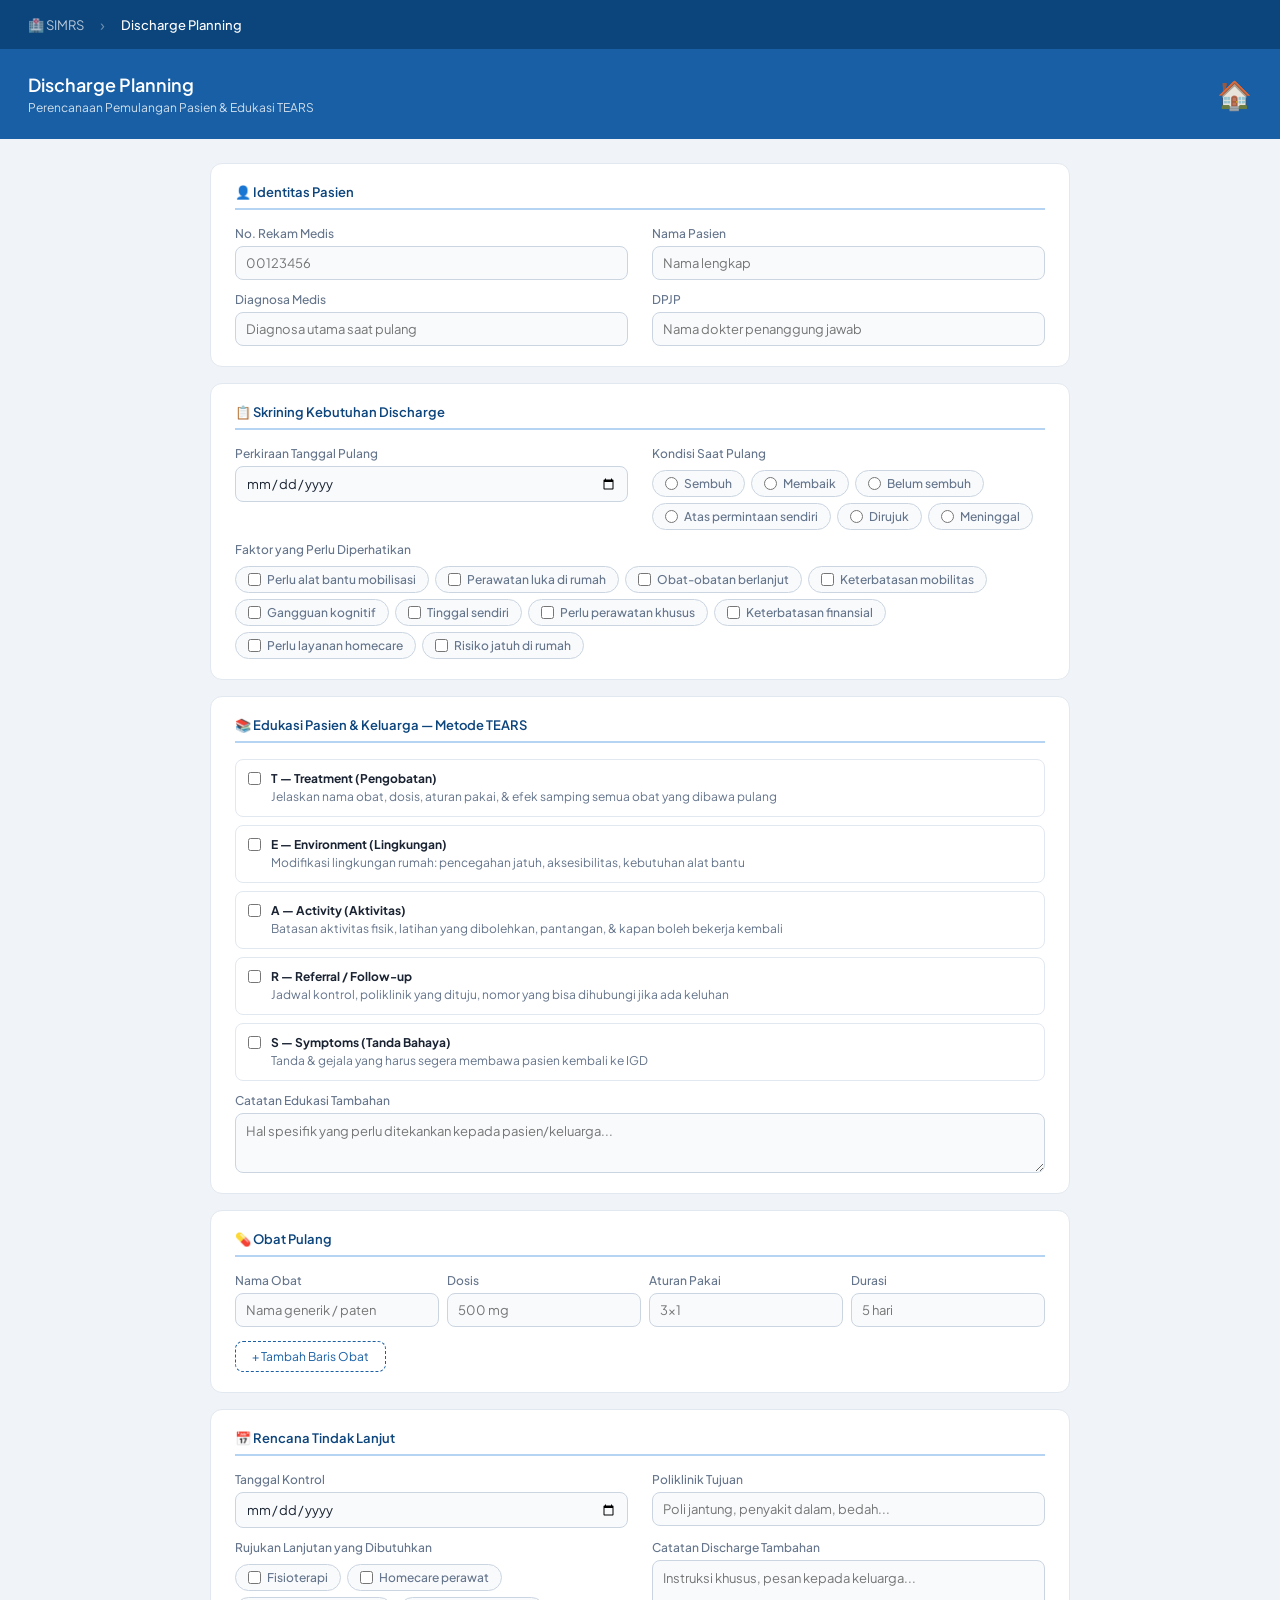
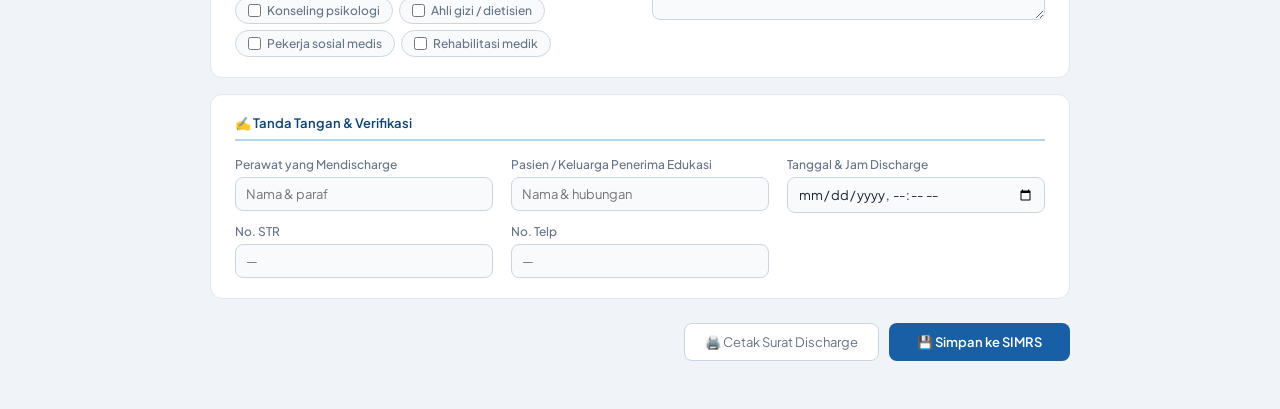
==== discharge.html @ db9a6b63 "Add files via upload" ====
<!DOCTYPE html>
<html lang="id">
<head>
<meta charset="UTF-8"/>
<meta name="viewport" content="width=device-width,initial-scale=1.0"/>
<title>Discharge Planning — SIMRS</title>
<link href="https://fonts.googleapis.com/css2?family=Plus+Jakarta+Sans:wght@400;500;600&display=swap" rel="stylesheet"/>
<link rel="stylesheet" href="style.css"/>
</head>
<body>
<div class="top-bar">
  <a href="index.html">🏥 SIMRS</a>
  <span class="sep">›</span>
  <span class="current">Discharge Planning</span>
</div>
<div class="form-header">
  <div><h1>Discharge Planning</h1><p>Perencanaan Pemulangan Pasien & Edukasi TEARS</p></div>
  <div class="hicon">🏠</div>
</div>
<div class="form-body">

  <div class="sec">
    <div class="stitle">👤 Identitas Pasien</div>
    <div class="g2">
      <div class="f"><label>No. Rekam Medis</label><input type="text" placeholder="00123456"/></div>
      <div class="f"><label>Nama Pasien</label><input type="text" placeholder="Nama lengkap"/></div>
      <div class="f"><label>Diagnosa Medis</label><input type="text" placeholder="Diagnosa utama saat pulang"/></div>
      <div class="f"><label>DPJP</label><input type="text" placeholder="Nama dokter penanggung jawab"/></div>
    </div>
  </div>

  <div class="sec">
    <div class="stitle">📋 Skrining Kebutuhan Discharge</div>
    <div class="g2">
      <div class="f"><label>Perkiraan Tanggal Pulang</label><input type="date"/></div>
      <div class="f"><label>Kondisi Saat Pulang</label>
        <div class="rg">
          <label><input type="radio" name="kond"/><span>Sembuh</span></label>
          <label><input type="radio" name="kond"/><span>Membaik</span></label>
          <label><input type="radio" name="kond"/><span>Belum sembuh</span></label>
          <label><input type="radio" name="kond"/><span>Atas permintaan sendiri</span></label>
          <label><input type="radio" name="kond"/><span>Dirujuk</span></label>
          <label><input type="radio" name="kond"/><span>Meninggal</span></label>
        </div>
      </div>
      <div class="f full"><label>Faktor yang Perlu Diperhatikan</label>
        <div class="rg">
          <label><input type="checkbox"/><span>Perlu alat bantu mobilisasi</span></label>
          <label><input type="checkbox"/><span>Perawatan luka di rumah</span></label>
          <label><input type="checkbox"/><span>Obat-obatan berlanjut</span></label>
          <label><input type="checkbox"/><span>Keterbatasan mobilitas</span></label>
          <label><input type="checkbox"/><span>Gangguan kognitif</span></label>
          <label><input type="checkbox"/><span>Tinggal sendiri</span></label>
          <label><input type="checkbox"/><span>Perlu perawatan khusus</span></label>
          <label><input type="checkbox"/><span>Keterbatasan finansial</span></label>
          <label><input type="checkbox"/><span>Perlu layanan homecare</span></label>
          <label><input type="checkbox"/><span>Risiko jatuh di rumah</span></label>
        </div>
      </div>
    </div>
  </div>

  <div class="sec">
    <div class="stitle">📚 Edukasi Pasien & Keluarga — Metode TEARS</div>
    <div style="display:flex;flex-direction:column;gap:8px;">
      <div class="dc-check"><input type="checkbox"/><div><strong>T — Treatment (Pengobatan)</strong><br/><span style="color:#64748b;">Jelaskan nama obat, dosis, aturan pakai, & efek samping semua obat yang dibawa pulang</span></div></div>
      <div class="dc-check"><input type="checkbox"/><div><strong>E — Environment (Lingkungan)</strong><br/><span style="color:#64748b;">Modifikasi lingkungan rumah: pencegahan jatuh, aksesibilitas, kebutuhan alat bantu</span></div></div>
      <div class="dc-check"><input type="checkbox"/><div><strong>A — Activity (Aktivitas)</strong><br/><span style="color:#64748b;">Batasan aktivitas fisik, latihan yang dibolehkan, pantangan, & kapan boleh bekerja kembali</span></div></div>
      <div class="dc-check"><input type="checkbox"/><div><strong>R — Referral / Follow-up</strong><br/><span style="color:#64748b;">Jadwal kontrol, poliklinik yang dituju, nomor yang bisa dihubungi jika ada keluhan</span></div></div>
      <div class="dc-check"><input type="checkbox"/><div><strong>S — Symptoms (Tanda Bahaya)</strong><br/><span style="color:#64748b;">Tanda & gejala yang harus segera membawa pasien kembali ke IGD</span></div></div>
    </div>
    <div class="f" style="margin-top:12px;"><label>Catatan Edukasi Tambahan</label><textarea placeholder="Hal spesifik yang perlu ditekankan kepada pasien/keluarga..."></textarea></div>
  </div>

  <div class="sec">
    <div class="stitle">💊 Obat Pulang</div>
    <div id="obatList">
      <div style="display:grid;grid-template-columns:2fr 1fr 1fr 1fr;gap:8px;margin-bottom:8px;align-items:end;">
        <div class="f"><label>Nama Obat</label><input type="text" placeholder="Nama generik / paten"/></div>
        <div class="f"><label>Dosis</label><input type="text" placeholder="500 mg"/></div>
        <div class="f"><label>Aturan Pakai</label><input type="text" placeholder="3×1"/></div>
        <div class="f"><label>Durasi</label><input type="text" placeholder="5 hari"/></div>
      </div>
    </div>
    <button class="btn-add" type="button" onclick="tambahObat()">+ Tambah Baris Obat</button>
  </div>

  <div class="sec">
    <div class="stitle">📅 Rencana Tindak Lanjut</div>
    <div class="g2">
      <div class="f"><label>Tanggal Kontrol</label><input type="date"/></div>
      <div class="f"><label>Poliklinik Tujuan</label><input type="text" placeholder="Poli jantung, penyakit dalam, bedah..."/></div>
      <div class="f"><label>Rujukan Lanjutan yang Dibutuhkan</label>
        <div class="rg">
          <label><input type="checkbox"/><span>Fisioterapi</span></label>
          <label><input type="checkbox"/><span>Homecare perawat</span></label>
          <label><input type="checkbox"/><span>Konseling psikologi</span></label>
          <label><input type="checkbox"/><span>Ahli gizi / dietisien</span></label>
          <label><input type="checkbox"/><span>Pekerja sosial medis</span></label>
          <label><input type="checkbox"/><span>Rehabilitasi medik</span></label>
        </div>
      </div>
      <div class="f"><label>Catatan Discharge Tambahan</label><textarea placeholder="Instruksi khusus, pesan kepada keluarga..."></textarea></div>
    </div>
  </div>

  <div class="sec">
    <div class="stitle">✍️ Tanda Tangan & Verifikasi</div>
    <div class="g3">
      <div class="f"><label>Perawat yang Mendischarge</label><input type="text" placeholder="Nama & paraf"/><label style="margin-top:8px;">No. STR</label><input type="text" placeholder="—"/></div>
      <div class="f"><label>Pasien / Keluarga Penerima Edukasi</label><input type="text" placeholder="Nama & hubungan"/><label style="margin-top:8px;">No. Telp</label><input type="text" placeholder="—"/></div>
      <div class="f"><label>Tanggal & Jam Discharge</label><input type="datetime-local"/></div>
    </div>
  </div>

  <div class="btn-bar">
    <button class="btn-secondary" onclick="window.print()">🖨️ Cetak Surat Discharge</button>
    <button class="btn-primary">💾 Simpan ke SIMRS</button>
  </div>
</div>
<script>
function tambahObat(){
  const list=document.getElementById('obatList');
  const row=document.createElement('div');
  row.style.cssText='display:grid;grid-template-columns:2fr 1fr 1fr 1fr;gap:8px;margin-bottom:8px;align-items:end;';
  row.innerHTML=`<div class="f"><input type="text" placeholder="Nama generik / paten"/></div><div class="f"><input type="text" placeholder="500 mg"/></div><div class="f"><input type="text" placeholder="3×1"/></div><div class="f"><input type="text" placeholder="5 hari"/></div>`;
  list.appendChild(row);
}
</script>
</body>
</html>
---- style.css ----
/* SIMRS Asuhan Keperawatan — shared styles */
*{box-sizing:border-box;margin:0;padding:0;}
body{font-family:'Plus Jakarta Sans',sans-serif;background:#f0f4f8;color:#1a2332;min-height:100vh;}
a{color:#185FA5;}

/* Header */
.top-bar{background:#0C447C;color:#fff;padding:14px 28px;display:flex;align-items:center;gap:16px;}
.top-bar a{color:rgba(255,255,255,.7);font-size:13px;text-decoration:none;}
.top-bar a:hover{color:#fff;}
.top-bar .sep{opacity:.4;}
.top-bar .current{color:#fff;font-weight:500;font-size:13px;}

.form-header{background:#185FA5;color:#fff;padding:24px 28px;display:flex;justify-content:space-between;align-items:center;}
.form-header h1{font-size:18px;font-weight:600;margin-bottom:4px;}
.form-header p{font-size:12px;opacity:.8;}
.form-header .hicon{font-size:28px;opacity:.9;}

/* Layout */
.form-body{max-width:900px;margin:0 auto;padding:24px 20px 48px;}

/* Section card */
.sec{background:#fff;border-radius:12px;border:1px solid #e2e8f0;padding:20px 24px;margin-bottom:16px;}
.stitle{font-size:13px;font-weight:600;color:#0C447C;border-bottom:2px solid #B5D4F4;padding-bottom:8px;margin-bottom:16px;display:flex;align-items:center;gap:8px;}

/* Grid layouts */
.g2{display:grid;grid-template-columns:1fr 1fr;gap:12px 24px;}
.g3{display:grid;grid-template-columns:1fr 1fr 1fr;gap:12px 18px;}
.g4{display:grid;grid-template-columns:repeat(4,1fr);gap:12px;}
.full{grid-column:1/-1;}
@media(max-width:600px){.g2,.g3,.g4{grid-template-columns:1fr;}}

/* Field */
.f{display:flex;flex-direction:column;gap:5px;}
.f label{font-size:12px;color:#64748b;font-weight:500;}
.f input,.f select,.f textarea{
  font-size:13px;padding:8px 10px;
  border-radius:8px;border:1px solid #cbd5e1;
  background:#f8fafc;color:#1a2332;outline:none;
  font-family:'Plus Jakarta Sans',sans-serif;
  transition:border-color .15s,box-shadow .15s;
}
.f textarea{resize:vertical;min-height:60px;line-height:1.5;}
.f input:focus,.f select:focus,.f textarea:focus{
  border-color:#378ADD;box-shadow:0 0 0 3px rgba(55,138,221,.15);background:#fff;
}
.f input[readonly]{background:#f1f5f9;color:#64748b;cursor:default;}

/* Radio / checkbox groups */
.rg{display:flex;flex-wrap:wrap;gap:6px;margin-top:4px;}
.rg label{
  display:flex;align-items:center;gap:6px;font-size:12px;cursor:pointer;
  padding:5px 12px;border:1px solid #cbd5e1;border-radius:20px;
  background:#f8fafc;transition:all .15s;user-select:none;
}
.rg label:hover{border-color:#185FA5;background:#EBF4FF;}
.rg input{accent-color:#185FA5;}

/* Score rows */
.score-row{display:flex;align-items:center;gap:12px;padding:10px 0;border-bottom:1px solid #f1f5f9;}
.score-row:last-child{border:none;}
.score-lbl{font-size:12px;color:#64748b;min-width:170px;}
.score-row select{flex:1;font-size:12px;padding:6px 10px;border-radius:8px;border:1px solid #cbd5e1;background:#f8fafc;color:#1a2332;font-family:'Plus Jakarta Sans',sans-serif;}
.score-val{font-size:14px;font-weight:600;min-width:30px;text-align:right;color:#185FA5;}

/* Result boxes */
.result-box{border-radius:10px;padding:14px 20px;text-align:center;margin-top:14px;}
.result-low{background:#EAF3DE;color:#27500A;}
.result-med{background:#FAEEDA;color:#633806;}
.result-high{background:#FCEBEB;color:#791F1F;}
.r-label{font-size:11px;margin-bottom:4px;opacity:.8;}
.r-score{font-size:32px;font-weight:600;}
.r-cat{font-size:12px;margin-top:4px;font-weight:500;}

/* Triage badges */
.triage-badge{display:inline-flex;align-items:center;gap:6px;padding:5px 14px;border-radius:20px;font-size:12px;font-weight:600;}
.t1{background:#FCEBEB;color:#A32D2D;}
.t2{background:#FAEEDA;color:#854F0B;}
.t3{background:#EAF3DE;color:#3B6D11;}
.t4{background:#F1EFE8;color:#444441;}

/* Vital signs box */
.vital-box{background:#f8fafc;border:1px solid #e2e8f0;border-radius:10px;padding:10px 14px;text-align:center;}
.v-label{font-size:11px;color:#64748b;margin-bottom:4px;}
.v-input{font-size:22px;font-weight:600;width:100%;border:none;background:transparent;text-align:center;color:#0C447C;outline:none;font-family:'Plus Jakarta Sans',sans-serif;}
.v-unit{font-size:11px;color:#94a3b8;margin-top:2px;}

/* Pain scale */
.pain-scale{display:flex;gap:4px;flex-wrap:wrap;}
.pain-btn{width:34px;height:34px;border-radius:50%;border:1px solid #cbd5e1;background:#f8fafc;cursor:pointer;font-size:12px;font-weight:600;transition:all .15s;color:#1a2332;}
.pain-btn:hover{border-color:#185FA5;}
.pain-0{background:#EAF3DE;color:#27500A;border-color:#3B6D11;}
.pain-mild{background:#C0DD97;color:#27500A;border-color:#639922;}
.pain-mod{background:#FAEEDA;color:#633806;border-color:#BA7517;}
.pain-sev{background:#F09595;color:#791F1F;border-color:#E24B4A;}

/* GCS */
.gcs-row{display:flex;align-items:center;gap:12px;margin-bottom:10px;}
.gcs-row label{font-size:12px;color:#64748b;min-width:110px;}
.gcs-row select{flex:1;font-size:12px;padding:6px 10px;border-radius:8px;border:1px solid #cbd5e1;background:#f8fafc;color:#1a2332;font-family:'Plus Jakarta Sans',sans-serif;}
.gcs-total{background:#E6F1FB;color:#042C53;border-radius:10px;padding:12px 20px;text-align:center;}

/* AIS table */
.ais-row{display:grid;grid-template-columns:2fr 2fr 1fr;gap:8px;align-items:center;padding:8px 0;border-bottom:1px solid #f1f5f9;font-size:12px;}
.ais-row:last-child{border:none;}
.ais-hdr{font-size:11px;font-weight:600;color:#64748b;}

/* Nutrition question */
.nut-q{background:#f8fafc;border-radius:10px;padding:12px 16px;margin-bottom:10px;border:1px solid #e2e8f0;}
.nut-q .q-text{font-size:13px;font-weight:500;margin-bottom:8px;color:#1a2332;}

/* Discharge checklist */
.dc-check{display:flex;align-items:flex-start;gap:10px;padding:10px 12px;border:1px solid #e2e8f0;border-radius:8px;cursor:pointer;font-size:12px;line-height:1.5;transition:border-color .15s;}
.dc-check:hover{border-color:#185FA5;}
.dc-check input{accent-color:#185FA5;margin-top:2px;flex-shrink:0;}

/* Buttons */
.btn-bar{display:flex;gap:10px;justify-content:flex-end;padding-top:8px;}
.btn-primary{background:#185FA5;color:#fff;border:none;border-radius:8px;padding:10px 28px;font-size:13px;font-weight:600;cursor:pointer;font-family:'Plus Jakarta Sans',sans-serif;transition:background .15s;}
.btn-primary:hover{background:#0C447C;}
.btn-secondary{background:#fff;color:#64748b;border:1px solid #cbd5e1;border-radius:8px;padding:10px 20px;font-size:13px;cursor:pointer;font-family:'Plus Jakarta Sans',sans-serif;transition:all .15s;}
.btn-secondary:hover{border-color:#185FA5;color:#185FA5;}
.btn-add{background:#fff;color:#185FA5;border:1px dashed #185FA5;border-radius:8px;padding:7px 16px;font-size:12px;cursor:pointer;font-family:'Plus Jakarta Sans',sans-serif;margin-top:6px;}

/* Print */
@media print{
  .top-bar,.btn-bar,.btn-add{display:none!important;}
  body{background:#fff;}
  .sec{border:1px solid #ddd;break-inside:avoid;}
  .form-header{background:#0C447C!important;-webkit-print-color-adjust:exact;print-color-adjust:exact;}
}
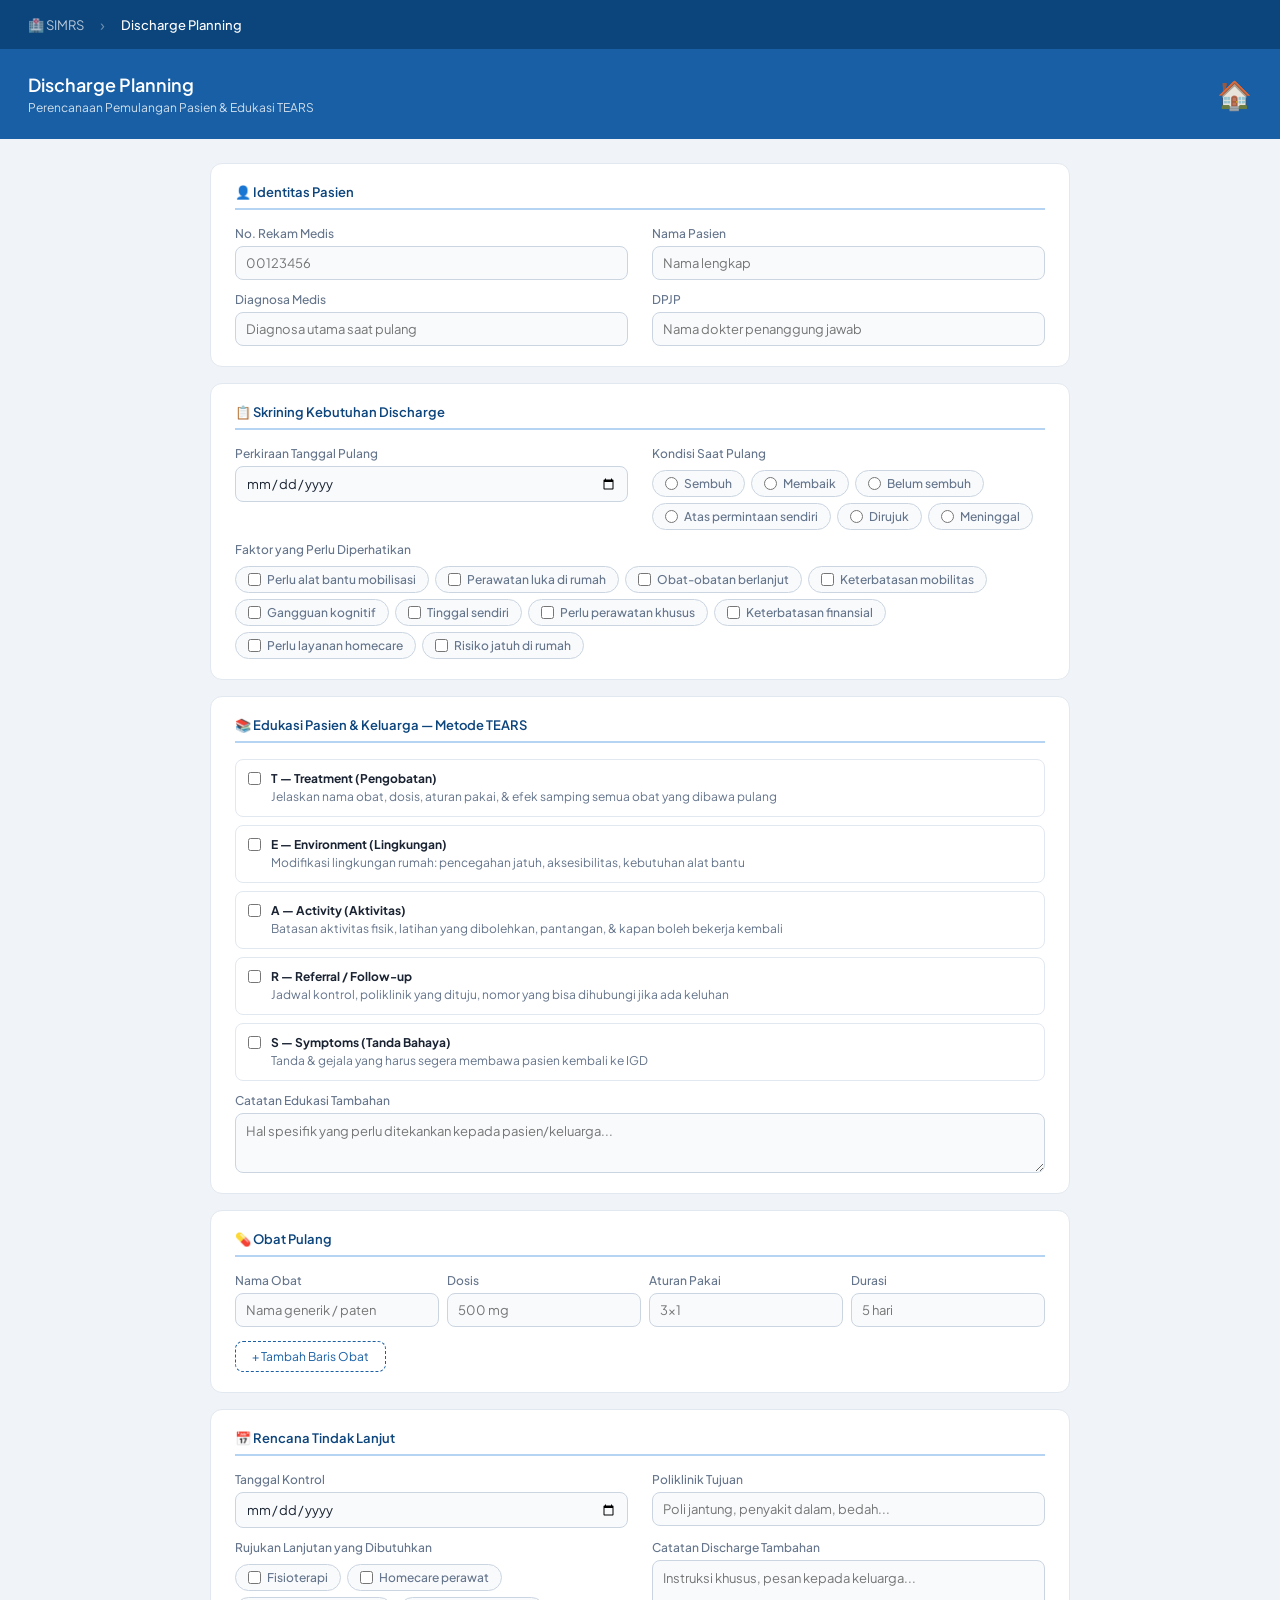
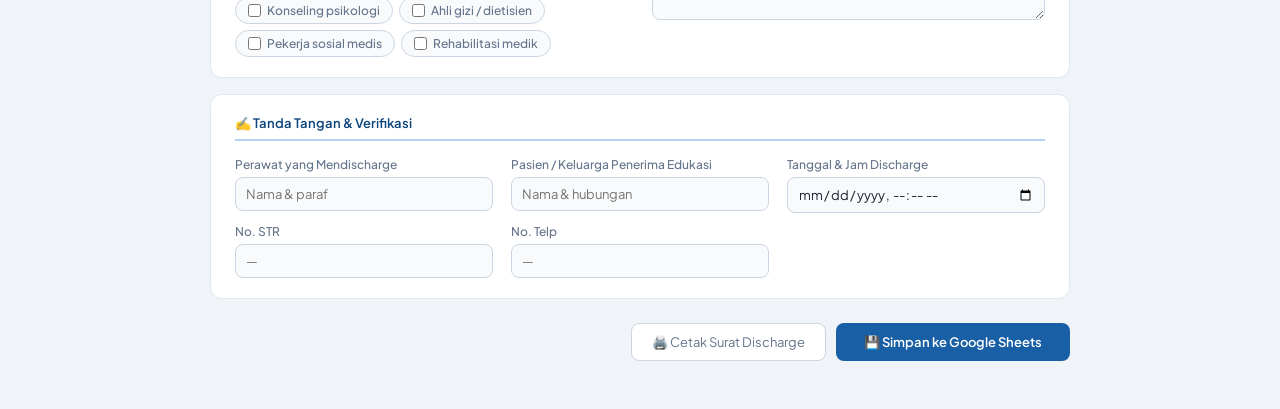
==== commit e6cbefec: "Update URL Apps Script" ====
--- a/discharge.html
+++ b/discharge.html
@@ -6,6 +6,14 @@
 <title>Discharge Planning — SIMRS</title>
 <link href="https://fonts.googleapis.com/css2?family=Plus+Jakarta+Sans:wght@400;500;600&display=swap" rel="stylesheet"/>
 <link rel="stylesheet" href="style.css"/>
+
+<style>
+.toast{position:fixed;bottom:24px;right:24px;padding:12px 20px;border-radius:10px;font-size:13px;font-weight:500;z-index:999;display:none;box-shadow:0 4px 12px rgba(0,0,0,.15);}
+.toast.success{background:#EAF3DE;color:#27500A;border:1px solid #86C442;}
+.toast.error{background:#FCEBEB;color:#791F1F;border:1px solid #E24B4A;}
+.toast.loading{background:#E6F1FB;color:#0C447C;border:1px solid #378ADD;}
+.btn-primary:disabled{background:#94a3b8;cursor:not-allowed;}
+</style>
 </head>
 <body>
 <div class="top-bar">
@@ -18,7 +26,6 @@
   <div class="hicon">🏠</div>
 </div>
 <div class="form-body">
-
   <div class="sec">
     <div class="stitle">👤 Identitas Pasien</div>
     <div class="g2">
@@ -115,7 +122,7 @@
 
   <div class="btn-bar">
     <button class="btn-secondary" onclick="window.print()">🖨️ Cetak Surat Discharge</button>
-    <button class="btn-primary">💾 Simpan ke SIMRS</button>
+    <button class="btn-primary" onclick="simpanDischarge()">💾 Simpan ke Google Sheets</button>
   </div>
 </div>
 <script>
@@ -127,5 +134,46 @@
   list.appendChild(row);
 }
 </script>
+
+<script>
+function simpanDischarge(){
+  const textInputs=document.querySelectorAll('input[type=text]');
+  const data={
+    formType:'Discharge_Planning',timestamp:new Date().toLocaleString('id-ID'),
+    no_rm:textInputs[0].value,
+    nama_pasien:textInputs[1].value,
+    diagnosa_medis:textInputs[2].value,
+    dpjp:textInputs[3].value,
+    kondisi_pulang:getRadio('kond'),
+    tgl_pulang:document.querySelector('input[type=date]') ? document.querySelector('input[type=date]').value : '',
+    tears_t:document.querySelectorAll('.dc-check input[type=checkbox]')[0].checked?'✅':'❌',
+    tears_e:document.querySelectorAll('.dc-check input[type=checkbox]')[1].checked?'✅':'❌',
+    tears_a:document.querySelectorAll('.dc-check input[type=checkbox]')[2].checked?'✅':'❌',
+    tears_r:document.querySelectorAll('.dc-check input[type=checkbox]')[3].checked?'✅':'❌',
+    tears_s:document.querySelectorAll('.dc-check input[type=checkbox]')[4].checked?'✅':'❌',
+    perawat_discharge:textInputs[textInputs.length-3].value,
+    jam_discharge:document.querySelector('input[type=datetime-local]') ? document.querySelector('input[type=datetime-local]').value : ''
+  };
+  kirimData(data);
+}
+</script>
+<div class="toast" id="toast"></div>
+<script>
+else{tampilToast('⚠️ Masukkan URL terlebih dahulu','error');}}
+function getRadio(name){const el=document.querySelector('input[name="'+name+'"]:checked');return el?el.value:'';}
+function getChecked(name){return Array.from(document.querySelectorAll('input[name="'+name+'"]:checked')).map(e=>e.value).join(', ');}
+function tampilToast(msg,type){const t=document.getElementById('toast');t.textContent=msg;t.className='toast '+type;t.style.display='block';if(type!=='loading')setTimeout(()=>{t.style.display='none';},4000);}
+async function kirimData(data){
+  const url='https://script.google.com/macros/s/AKfycbx4ADqw9RP6DtWOR4BoEYn_6bsc0FfeF83-kj9C4A546PON9KYZSB3fKB3gAsdXYiJpYQ/exec';
+  if(!url){tampilToast('⚠️ URL Apps Script belum diisi!','error');return;}
+  tampilToast('⏳ Menyimpan data...','loading');
+  document.querySelectorAll('.btn-primary').forEach(b=>b.disabled=true);
+  try{
+    await fetch(url,{method:'POST',mode:'no-cors',headers:{'Content-Type':'application/json'},body:JSON.stringify(data)});
+    tampilToast('✅ Data berhasil disimpan ke Google Sheets!','success');
+  }catch(e){tampilToast('❌ Gagal menyimpan. Cek koneksi internet.','error');}
+  document.querySelectorAll('.btn-primary').forEach(b=>b.disabled=false);
+}
+</script>
 </body>
 </html>
